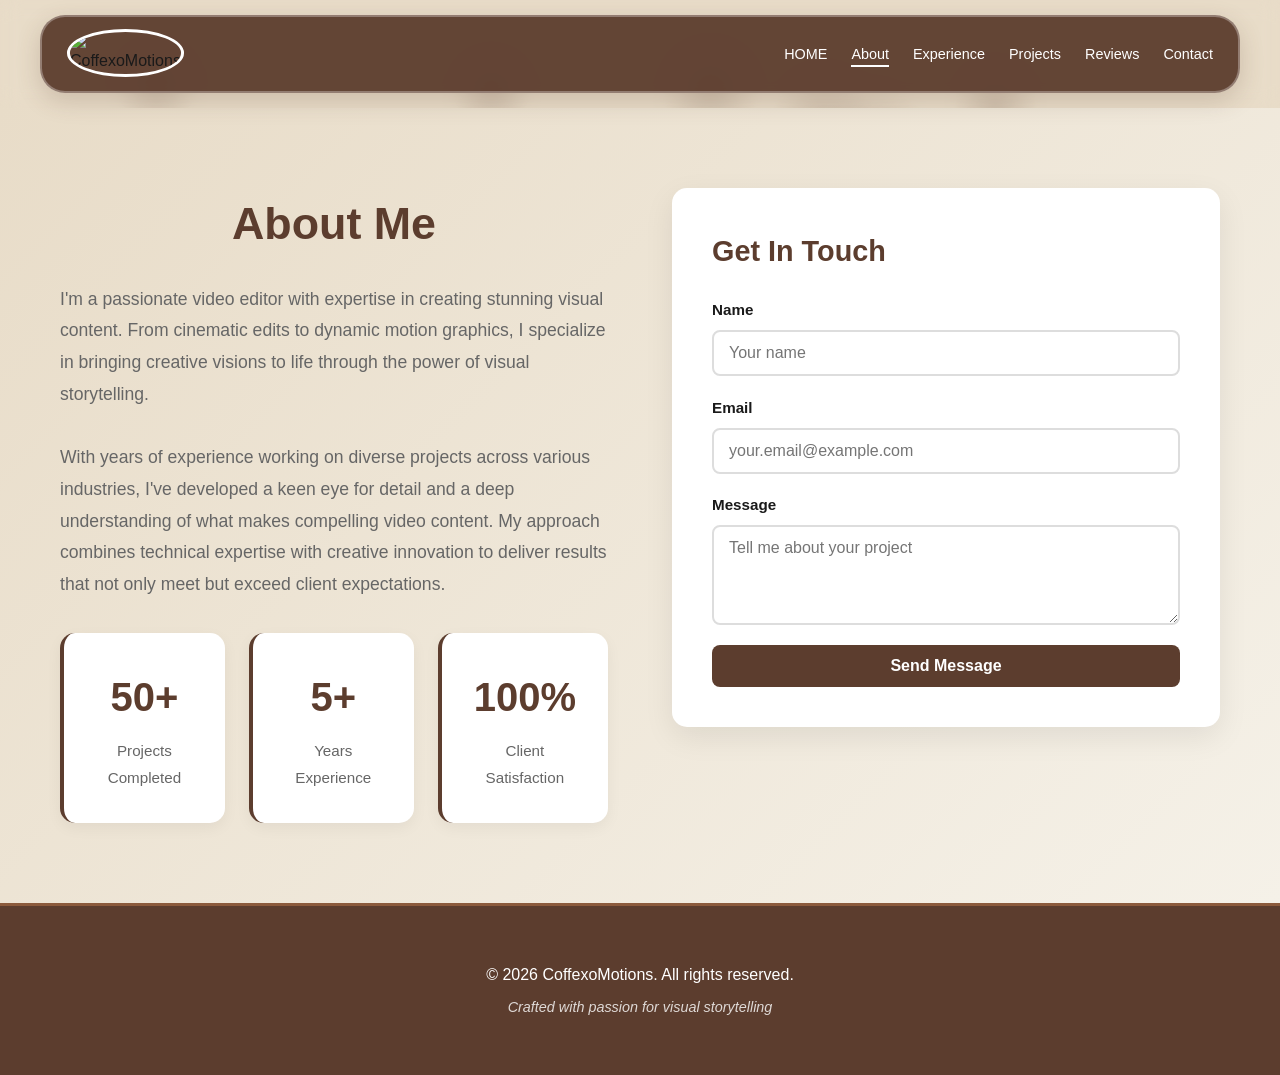
==== pages/about.html @ a8f09a26 "Refactor: Convert to multi-page navigation structure with SVG icons" ====
<!DOCTYPE html>
<html lang="en">
<head>
    <meta charset="UTF-8">
    <meta name="viewport" content="width=device-width, initial-scale=1.0">
    <title>About - CoffexoMotions Portfolio</title>
    <link rel="stylesheet" href="../styles.css">
</head>
<body>
    <!-- Animated Particles Background -->
    <div class="particles-container" id="particlesContainer"></div>

    <!-- Navigation -->
    <nav class="navbar">
        <div class="container">
            <div class="logo-container">
                <img src="" alt="CoffexoMotions" class="logo-image" id="logoImage">
                <span class="logo-placeholder">Your Logo</span>
            </div>
            <ul class="nav-links">
                <li><a href="../index.html" class="nav-link">HOME</a></li>
                <li><a href="about.html" class="nav-link active">About</a></li>
                <li><a href="experience.html" class="nav-link">Experience</a></li>
                <li><a href="portfolio.html" class="nav-link">Projects</a></li>
                <li><a href="reviews.html" class="nav-link">Reviews</a></li>
                <li><a href="contact.html" class="nav-link">Contact</a></li>
            </ul>
        </div>
    </nav>

    <!-- About Section -->
    <section class="page-section">
        <div class="container">
            <div class="about-wrapper">
                <div class="about-text">
                    <h2>About Me</h2>
                    <p>I'm a passionate video editor with expertise in creating stunning visual content. From cinematic edits to dynamic motion graphics, I specialize in bringing creative visions to life through the power of visual storytelling.</p>
                    <p>With years of experience working on diverse projects across various industries, I've developed a keen eye for detail and a deep understanding of what makes compelling video content. My approach combines technical expertise with creative innovation to deliver results that not only meet but exceed client expectations.</p>
                    <div class="about-stats">
                        <div class="stat">
                            <h3>50+</h3>
                            <p>Projects Completed</p>
                        </div>
                        <div class="stat">
                            <h3>5+</h3>
                            <p>Years Experience</p>
                        </div>
                        <div class="stat">
                            <h3>100%</h3>
                            <p>Client Satisfaction</p>
                        </div>
                    </div>
                </div>
                <div class="about-contact">
                    <h3>Get In Touch</h3>
                    <form class="contact-form" id="contactForm">
                        <div class="form-group">
                            <label for="name">Name</label>
                            <input type="text" id="name" placeholder="Your name" required>
                        </div>
                        <div class="form-group">
                            <label for="email">Email</label>
                            <input type="email" id="email" placeholder="your.email@example.com" required>
                        </div>
                        <div class="form-group">
                            <label for="message">Message</label>
                            <textarea id="message" placeholder="Tell me about your project" rows="4" required></textarea>
                        </div>
                        <button type="submit" class="submit-btn">Send Message</button>
                    </form>
                </div>
            </div>
        </div>
    </section>

    <!-- Footer -->
    <footer class="footer">
        <div class="container">
            <p>&copy; 2026 CoffexoMotions. All rights reserved.</p>
            <p class="footer-subtitle">Crafted with passion for visual storytelling</p>
        </div>
    </footer>

    <script src="../script.js"></script>
</body>
</html>
---- styles.css ----
/* ===== Global Styles ===== */
* {
    margin: 0;
    padding: 0;
    box-sizing: border-box;
}

:root {
    --bg-cream: #E8DCC8;
    --bg-light: #F5F1E8;
    --brown-dark: #5C3D2E;
    --brown-light: #8B5A3C;
    --text-dark: #1a1a1a;
    --text-light: #666666;
    --border-color: #5C3D2E;
    --border-radius: 15px;
    --transition: all 0.3s ease;
}

body {
    font-family: 'Segoe UI', Tahoma, Geneva, Verdana, sans-serif;
    background-color: var(--bg-cream);
    color: var(--text-dark);
    line-height: 1.6;
    overflow-x: hidden;
}

.container {
    max-width: 1200px;
    margin: 0 auto;
    padding: 0 20px;
}

/* ===== Animated Particles Background ===== */
.particles-container {
    position: fixed;
    top: 0;
    left: 0;
    width: 100%;
    height: 100%;
    pointer-events: none;
    z-index: -1;
}

.particle {
    position: absolute;
    background: radial-gradient(circle, rgba(92, 61, 46, 0.6) 0%, transparent 70%);
    border-radius: 50%;
    opacity: 0.3;
    animation: particleFloat var(--duration) ease-in-out infinite;
}

@keyframes particleFloat {
    0%, 100% {
        transform: translateY(0) translateX(0) scale(1);
        opacity: 0.1;
    }
    25% {
        opacity: 0.4;
    }
    50% {
        transform: translateY(-200px) translateX(100px) scale(1.2);
        opacity: 0.3;
    }
    75% {
        opacity: 0.2;
    }
}

/* ===== Navigation ===== */
.navbar {
    background-color: transparent;
    padding: 15px 0;
    position: sticky;
    top: 0;
    z-index: 100;
    backdrop-filter: blur(10px);
}

.navbar .container {
    display: flex;
    justify-content: space-between;
    align-items: center;
    background: rgba(92, 61, 46, 0.95);
    padding: 12px 25px;
    border-radius: 25px;
    box-shadow: 0 8px 25px rgba(92, 61, 46, 0.2);
    border: 2px solid rgba(255, 255, 255, 0.3);
}

.logo-container {
    position: relative;
    width: 50px;
    height: 50px;
    cursor: pointer;
}

.logo-image {
    width: 100%;
    height: 100%;
    border-radius: 50%;
    border: 3px solid white;
    object-fit: cover;
    transition: all 0.3s cubic-bezier(0.34, 1.56, 0.64, 1);
    animation: logoHoverReady 0.6s ease-in-out 2s infinite;
}

.logo-image:hover {
    transform: scale(1.15) translateY(-5px);
    box-shadow: 0 10px 30px rgba(92, 61, 46, 0.4);
}

.logo-placeholder {
    position: absolute;
    top: 50%;
    left: 50%;
    transform: translate(-50%, -50%);
    color: white;
    font-size: 0.7rem;
    font-weight: bold;
    text-align: center;
    width: 100%;
    opacity: 0.8;
    pointer-events: none;
}

.logo-image ~ .logo-placeholder {
    display: none;
}

@keyframes logoHoverReady {
    0%, 100% {
        transform: scale(1);
    }
    50% {
        transform: scale(1.05);
    }
}

.nav-links {
    display: flex;
    list-style: none;
    gap: 1.5rem;
}

.nav-links a {
    color: white;
    text-decoration: none;
    font-weight: 500;
    font-size: 0.9rem;
    transition: var(--transition);
    position: relative;
}

.nav-links a::after {
    content: '';
    position: absolute;
    bottom: -5px;
    left: 0;
    width: 0;
    height: 2px;
    background: white;
    transition: width 0.3s ease;
}

.nav-links a:hover::after,
.nav-links a.active::after {
    width: 100%;
}

/* ===== Hero Section ===== */
.hero {
    padding: 100px 20px;
    text-align: center;
    min-height: 100vh;
    display: flex;
    align-items: center;
    justify-content: center;
    position: relative;
    overflow: hidden;
}

.hero-decoration {
    position: absolute;
    top: -50%;
    right: -10%;
    width: 500px;
    height: 500px;
    background: radial-gradient(circle, rgba(139, 90, 60, 0.1) 0%, transparent 70%);
    border-radius: 50%;
    animation: float 6s ease-in-out infinite;
}

.hero-content {
    display: flex;
    flex-direction: column;
    align-items: center;
    gap: 2.5rem;
    position: relative;
    z-index: 1;
}

.profile-circle {
    width: 220px;
    height: 220px;
    border-radius: 50%;
    background: linear-gradient(135deg, var(--brown-dark) 0%, var(--brown-light) 100%);
    border: 5px solid white;
    display: flex;
    align-items: center;
    justify-content: center;
    box-shadow: 0 15px 40px rgba(92, 61, 46, 0.3);
    animation: float 3s ease-in-out infinite;
    position: relative;
}

.profile-circle::before {
    content: '';
    position: absolute;
    inset: -8px;
    border-radius: 50%;
    background: linear-gradient(135deg, var(--brown-dark), var(--brown-light));
    opacity: 0.2;
    animation: spin 20s linear infinite;
}

.profile-initials {
    font-size: 3.5rem;
    font-weight: bold;
    color: white;
    font-style: italic;
    z-index: 1;
}

.hero-text h1 {
    font-size: 3.5rem;
    color: var(--text-dark);
    font-weight: 800;
    line-height: 1.2;
    letter-spacing: -1px;
}

.tagline {
    font-size: 1.6rem;
    color: var(--brown-dark);
    font-weight: 700;
    margin: 0;
}

.subtitle {
    font-size: 1.1rem;
    color: var(--text-light);
    max-width: 500px;
    margin: 0;
}

.cta-button {
    display: inline-block;
    background: var(--brown-dark);
    color: white;
    padding: 15px 45px;
    border-radius: 50px;
    text-decoration: none;
    font-weight: 700;
    transition: var(--transition);
    border: 2px solid var(--brown-dark);
    font-size: 1.1rem;
}

.cta-button:hover {
    background: white;
    color: var(--brown-dark);
    transform: translateY(-5px);
    box-shadow: 0 15px 30px rgba(92, 61, 46, 0.3);
}

/* ===== Page Section ===== */
.page-section {
    background: linear-gradient(135deg, var(--bg-cream) 0%, var(--bg-light) 100%);
    padding: 80px 20px;
    min-height: calc(100vh - 200px);
}

.page-section h2 {
    font-size: 2.8rem;
    text-align: center;
    margin-bottom: 3rem;
    color: var(--brown-dark);
    font-weight: 800;
}

/* ===== About Section ===== */
.about-wrapper {
    display: grid;
    grid-template-columns: 1fr 1fr;
    gap: 4rem;
    align-items: start;
}

.about-text h2 {
    font-size: 2.8rem;
    margin-bottom: 1.5rem;
    color: var(--brown-dark);
    font-weight: 800;
}

.about-text p {
    font-size: 1.1rem;
    color: var(--text-light);
    margin-bottom: 2rem;
    line-height: 1.8;
}

.about-stats {
    display: grid;
    grid-template-columns: repeat(3, 1fr);
    gap: 1.5rem;
    margin-top: 2rem;
}

.stat {
    background: white;
    padding: 2rem;
    border-radius: var(--border-radius);
    text-align: center;
    border-left: 4px solid var(--brown-dark);
    box-shadow: 0 5px 15px rgba(0, 0, 0, 0.05);
    transition: var(--transition);
}

.stat:hover {
    transform: translateY(-5px);
    box-shadow: 0 10px 25px rgba(92, 61, 46, 0.15);
}

.stat h3 {
    font-size: 2.5rem;
    color: var(--brown-dark);
    margin-bottom: 0.5rem;
}

.stat p {
    font-size: 0.95rem;
    margin: 0;
}

.about-contact {
    background: white;
    padding: 2.5rem;
    border-radius: var(--border-radius);
    box-shadow: 0 10px 30px rgba(0, 0, 0, 0.08);
}

.about-contact h3 {
    font-size: 1.8rem;
    margin-bottom: 1.5rem;
    color: var(--brown-dark);
}

.contact-form {
    display: flex;
    flex-direction: column;
    gap: 1.2rem;
}

.form-group {
    display: flex;
    flex-direction: column;
    gap: 0.5rem;
}

.form-group label {
    font-weight: 600;
    color: var(--text-dark);
    font-size: 0.95rem;
}

.form-group input,
.form-group textarea {
    padding: 12px 15px;
    border: 2px solid #ddd;
    border-radius: 8px;
    font-size: 1rem;
    font-family: inherit;
    transition: var(--transition);
}

.form-group input:focus,
.form-group textarea:focus {
    outline: none;
    border-color: var(--brown-dark);
    box-shadow: 0 0 0 3px rgba(92, 61, 46, 0.1);
}

.submit-btn {
    padding: 12px 30px;
    background: var(--brown-dark);
    color: white;
    border: none;
    border-radius: 8px;
    font-weight: 700;
    cursor: pointer;
    transition: var(--transition);
    font-size: 1rem;
}

.submit-btn:hover {
    background: var(--brown-light);
    transform: translateY(-3px);
    box-shadow: 0 8px 20px rgba(92, 61, 46, 0.3);
}

/* ===== Experience Section ===== */
.experience-grid {
    display: grid;
    grid-template-columns: repeat(auto-fit, minmax(280px, 1fr));
    gap: 2rem;
}

.experience-card {
    background: white;
    padding: 2.5rem;
    border-radius: var(--border-radius);
    text-align: center;
    transition: var(--transition);
    border: 2px solid transparent;
    box-shadow: 0 5px 15px rgba(0, 0, 0, 0.05);
    position: relative;
    overflow: hidden;
}

.experience-card::before {
    content: '';
    position: absolute;
    top: 0;
    left: 0;
    right: 0;
    height: 4px;
    background: linear-gradient(90deg, var(--brown-dark), var(--brown-light));
}

.experience-card:hover {
    transform: translateY(-10px);
    box-shadow: 0 15px 35px rgba(92, 61, 46, 0.2);
    border-color: var(--brown-light);
}

.card-icon {
    font-size: 3rem;
    margin-bottom: 1rem;
    display: block;
    width: 60px;
    height: 60px;
    margin-left: auto;
    margin-right: auto;
    color: var(--brown-dark);
}

.card-icon svg {
    width: 100%;
    height: 100%;
}

.experience-card h3 {
    font-size: 1.5rem;
    color: var(--brown-dark);
    margin-bottom: 0.8rem;
    font-weight: 700;
}

.experience-card p {
    color: var(--text-light);
    font-size: 0.95rem;
    line-height: 1.6;
}

/* ===== Portfolio Section ===== */
.portfolio-filter {
    display: flex;
    justify-content: center;
    gap: 1rem;
    margin-bottom: 3rem;
    flex-wrap: wrap;
}

.filter-btn {
    padding: 10px 25px;
    border: 2px solid var(--brown-dark);
    background: white;
    color: var(--brown-dark);
    border-radius: 25px;
    font-weight: 600;
    cursor: pointer;
    transition: var(--transition);
}

.filter-btn:hover,
.filter-btn.active {
    background: var(--brown-dark);
    color: white;
    transform: scale(1.05);
}

.portfolio-grid {
    display: grid;
    grid-template-columns: repeat(auto-fit, minmax(300px, 1fr));
    gap: 3rem;
}

.portfolio-card {
    perspective: 1000px;
    height: 100%;
}

.portfolio-card-inner {
    background: white;
    border-radius: var(--border-radius);
    overflow: hidden;
    transition: all 0.6s cubic-bezier(0.34, 1.56, 0.64, 1);
    box-shadow: 0 8px 20px rgba(0, 0, 0, 0.08);
    position: relative;
    z-index: 2;
    transform-style: preserve-3d;
}

.portfolio-card:hover .portfolio-card-inner {
    transform: translateY(-15px) translateZ(50px);
    box-shadow: 0 25px 50px rgba(92, 61, 46, 0.25);
}

.card-border {
    position: absolute;
    top: 0;
    left: 0;
    right: 0;
    bottom: 0;
    border-radius: var(--border-radius);
    pointer-events: none;
    z-index: 1;
}

.portfolio-card:hover .card-border {
    animation: borderGlow 0.8s ease-in-out;
}

@keyframes borderGlow {
    0% {
        box-shadow: inset 0 0 0 0 rgba(92, 61, 46, 0.5);
    }
    50% {
        box-shadow: inset 0 0 20px 5px rgba(92, 61, 46, 0.8),
                    0 0 30px rgba(92, 61, 46, 0.6);
    }
    100% {
        box-shadow: inset 0 0 0 0 rgba(92, 61, 46, 0.3),
                    0 0 0 0 rgba(92, 61, 46, 0);
    }
}

.video-container {
    width: 100%;
    background: #000;
    position: relative;
    overflow: hidden;
    aspect-ratio: 16/9;
}

.video-container iframe {
    width: 100%;
    height: 100%;
    display: block;
    transition: all 0.6s ease;
}

.portfolio-card:hover .video-container iframe {
    transform: scale(1.05);
}

.card-content {
    padding: 1.5rem;
}

.card-content h3 {
    color: var(--brown-dark);
    font-size: 1.3rem;
    font-weight: 700;
    margin-bottom: 0.5rem;
}

.category-tag {
    color: var(--brown-light);
    font-size: 0.85rem;
    font-weight: 600;
    margin: 0;
    text-transform: uppercase;
    letter-spacing: 1px;
}

/* ===== Reviews Section ===== */
.reviews-grid {
    display: grid;
    grid-template-columns: repeat(auto-fit, minmax(280px, 1fr));
    gap: 2rem;
}

.review-card {
    background: white;
    padding: 2rem;
    border-radius: var(--border-radius);
    box-shadow: 0 5px 15px rgba(0, 0, 0, 0.08);
    transition: var(--transition);
    border-left: 5px solid var(--brown-dark);
    position: relative;
}

.review-card:hover {
    transform: translateY(-10px);
    box-shadow: 0 15px 35px rgba(92, 61, 46, 0.2);
}

.review-card::before {
    content: '"';
    position: absolute;
    top: -10px;
    left: 20px;
    font-size: 3rem;
    color: rgba(92, 61, 46, 0.1);
    font-weight: bold;
}

.review-stars {
    display: flex;
    gap: 0.5rem;
    margin-bottom: 1rem;
}

.star-icon {
    color: #FFC107;
}

.review-text {
    font-size: 1rem;
    color: var(--text-light);
    margin-bottom: 1rem;
    line-height: 1.7;
    font-style: italic;
}

.review-author {
    font-weight: 700;
    color: var(--brown-dark);
    margin: 0;
    font-size: 0.95rem;
}

/* ===== CTA Section ===== */
.cta-section {
    background: linear-gradient(135deg, var(--brown-dark) 0%, var(--brown-light) 100%);
    color: white;
    padding: 60px 20px;
    text-align: center;
}

.cta-section h2 {
    font-size: 2.5rem;
    margin-bottom: 1rem;
    font-weight: 800;
}

.cta-section p {
    font-size: 1.2rem;
    margin-bottom: 2rem;
    opacity: 0.9;
}

.cta-button-large {
    display: inline-block;
    background: white;
    color: var(--brown-dark);
    padding: 15px 50px;
    border-radius: 50px;
    text-decoration: none;
    font-weight: 700;
    transition: var(--transition);
    font-size: 1.1rem;
}

.cta-button-large:hover {
    transform: scale(1.08) translateY(-3px);
    box-shadow: 0 15px 30px rgba(0, 0, 0, 0.3);
}

/* ===== Contact Section ===== */
.contact-content {
    display: grid;
    grid-template-columns: 1fr 1fr;
    gap: 3rem;
    max-width: 900px;
    margin: 0 auto;
}

.contact-info h3 {
    font-size: 1.5rem;
    margin-bottom: 2rem;
    color: var(--brown-dark);
}

.contact-form-section h3 {
    font-size: 1.5rem;
    margin-bottom: 1.5rem;
    color: var(--brown-dark);
}

.info-item {
    display: flex;
    align-items: flex-start;
    gap: 1.5rem;
    padding: 1.5rem;
    background: white;
    border-radius: var(--border-radius);
    margin-bottom: 1.5rem;
    transition: var(--transition);
    border-left: 5px solid var(--brown-dark);
}

.info-item:hover {
    transform: translateX(10px);
    box-shadow: 0 12px 30px rgba(92, 61, 46, 0.15);
}

.info-item .icon {
    font-size: 2rem;
    flex-shrink: 0;
    width: 50px;
    height: 50px;
    color: var(--brown-dark);
}

.info-item .icon svg {
    width: 100%;
    height: 100%;
}

.info-label {
    font-size: 0.85rem;
    color: var(--text-light);
    margin: 0 0 0.3rem 0;
    font-weight: 600;
    text-transform: uppercase;
    letter-spacing: 0.5px;
}

.info-item a {
    color: var(--text-dark);
    text-decoration: none;
    font-weight: 600;
    transition: var(--transition);
    display: block;
}

.info-item a:hover {
    color: var(--brown-dark);
}

/* ===== Footer ===== */
.footer {
    background-color: var(--brown-dark);
    color: white;
    text-align: center;
    padding: 3rem 20px;
    border-top: 3px solid var(--brown-light);
}

.footer p {
    margin: 0.5rem 0;
}

.footer-subtitle {
    font-size: 0.9rem;
    opacity: 0.8;
    font-style: italic;
}

/* ===== Animations ===== */
@keyframes float {
    0%, 100% {
        transform: translateY(0);
    }
    50% {
        transform: translateY(-20px);
    }
}

@keyframes spin {
    from {
        transform: rotate(0deg);
    }
    to {
        transform: rotate(360deg);
    }
}

/* ===== Responsive Design ===== */
@media (max-width: 768px) {
    .navbar .container {
        flex-direction: column;
        gap: 1rem;
    }

    .nav-links {
        gap: 0.8rem;
        font-size: 0.8rem;
        flex-wrap: wrap;
        justify-content: center;
    }

    .logo-container {
        width: 40px;
        height: 40px;
    }

    .hero {
        padding: 60px 20px;
        min-height: auto;
    }

    .hero-text h1 {
        font-size: 2.5rem;
    }

    .profile-circle {
        width: 150px;
        height: 150px;
    }

    .profile-initials {
        font-size: 2.5rem;
    }

    .about-wrapper {
        grid-template-columns: 1fr;
        gap: 2rem;
    }

    .about-stats {
        grid-template-columns: 1fr;
    }

    .experience-grid {
        grid-template-columns: 1fr;
    }

    .portfolio-grid {
        gap: 2rem;
    }

    .reviews-grid {
        grid-template-columns: 1fr;
    }

    .contact-content {
        grid-template-columns: 1fr;
    }

    .page-section h2 {
        font-size: 2rem;
    }

    .cta-section h2 {
        font-size: 1.8rem;
    }
}

@media (max-width: 480px) {
    .hero-text h1 {
        font-size: 1.8rem;
    }

    .tagline {
        font-size: 1.2rem;
    }

    .subtitle {
        font-size: 0.95rem;
    }

    .about-stats {
        gap: 1rem;
    }

    .stat h3 {
        font-size: 1.8rem;
    }

    .portfolio-filter {
        gap: 0.5rem;
    }

    .filter-btn {
        padding: 8px 16px;
        font-size: 0.85rem;
    }
}
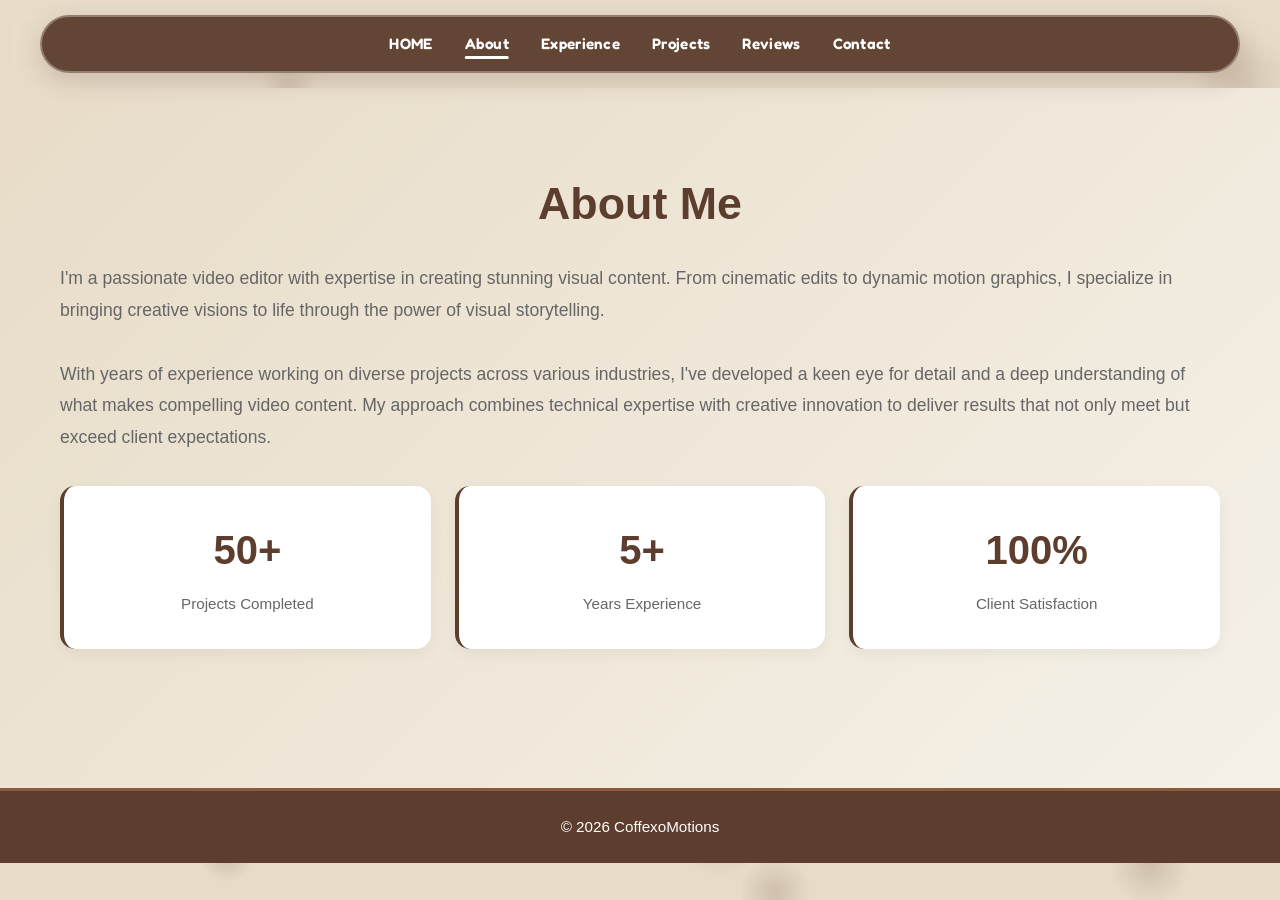
==== commit d6f51fbb: "Update: Remove logo, center nav, update fonts to Fredoka, remove Get In Touch from About, slim foote" ====
--- a/pages/about.html
+++ b/pages/about.html
@@ -5,6 +5,7 @@
     <meta name="viewport" content="width=device-width, initial-scale=1.0">
     <title>About - CoffexoMotions Portfolio</title>
     <link rel="stylesheet" href="../styles.css">
+    <link href="https://fonts.googleapis.com/css2?family=Fredoka:wght@300;400;500;600;700&display=swap" rel="stylesheet">
 </head>
 <body>
     <!-- Animated Particles Background -->
@@ -13,10 +14,6 @@
     <!-- Navigation -->
     <nav class="navbar">
         <div class="container">
-            <div class="logo-container">
-                <img src="" alt="CoffexoMotions" class="logo-image" id="logoImage">
-                <span class="logo-placeholder">Your Logo</span>
-            </div>
             <ul class="nav-links">
                 <li><a href="../index.html" class="nav-link">HOME</a></li>
                 <li><a href="about.html" class="nav-link active">About</a></li>
@@ -51,24 +48,6 @@
                         </div>
                     </div>
                 </div>
-                <div class="about-contact">
-                    <h3>Get In Touch</h3>
-                    <form class="contact-form" id="contactForm">
-                        <div class="form-group">
-                            <label for="name">Name</label>
-                            <input type="text" id="name" placeholder="Your name" required>
-                        </div>
-                        <div class="form-group">
-                            <label for="email">Email</label>
-                            <input type="email" id="email" placeholder="your.email@example.com" required>
-                        </div>
-                        <div class="form-group">
-                            <label for="message">Message</label>
-                            <textarea id="message" placeholder="Tell me about your project" rows="4" required></textarea>
-                        </div>
-                        <button type="submit" class="submit-btn">Send Message</button>
-                    </form>
-                </div>
             </div>
         </div>
     </section>
@@ -76,8 +55,7 @@
     <!-- Footer -->
     <footer class="footer">
         <div class="container">
-            <p>&copy; 2026 CoffexoMotions. All rights reserved.</p>
-            <p class="footer-subtitle">Crafted with passion for visual storytelling</p>
+            <p>&copy; 2026 CoffexoMotions</p>
         </div>
     </footer>
 
--- a/styles.css
+++ b/styles.css
@@ -79,93 +79,56 @@
 
 .navbar .container {
     display: flex;
-    justify-content: space-between;
+    justify-content: center;
     align-items: center;
     background: rgba(92, 61, 46, 0.95);
-    padding: 12px 25px;
-    border-radius: 25px;
+    padding: 14px 30px;
+    border-radius: 30px;
     box-shadow: 0 8px 25px rgba(92, 61, 46, 0.2);
     border: 2px solid rgba(255, 255, 255, 0.3);
 }
 
-.logo-container {
-    position: relative;
-    width: 50px;
-    height: 50px;
-    cursor: pointer;
-}
-
-.logo-image {
-    width: 100%;
-    height: 100%;
-    border-radius: 50%;
-    border: 3px solid white;
-    object-fit: cover;
-    transition: all 0.3s cubic-bezier(0.34, 1.56, 0.64, 1);
-    animation: logoHoverReady 0.6s ease-in-out 2s infinite;
-}
-
-.logo-image:hover {
-    transform: scale(1.15) translateY(-5px);
-    box-shadow: 0 10px 30px rgba(92, 61, 46, 0.4);
-}
-
-.logo-placeholder {
-    position: absolute;
-    top: 50%;
-    left: 50%;
-    transform: translate(-50%, -50%);
-    color: white;
-    font-size: 0.7rem;
-    font-weight: bold;
-    text-align: center;
-    width: 100%;
-    opacity: 0.8;
-    pointer-events: none;
-}
-
-.logo-image ~ .logo-placeholder {
-    display: none;
-}
-
-@keyframes logoHoverReady {
-    0%, 100% {
-        transform: scale(1);
-    }
-    50% {
-        transform: scale(1.05);
-    }
-}
-
 .nav-links {
     display: flex;
     list-style: none;
-    gap: 1.5rem;
+    gap: 2rem;
+    justify-content: center;
+    align-items: center;
 }
 
 .nav-links a {
     color: white;
     text-decoration: none;
-    font-weight: 500;
-    font-size: 0.9rem;
+    font-weight: 600;
+    font-size: 0.95rem;
     transition: var(--transition);
     position: relative;
+    font-family: 'Fredoka', sans-serif;
+    letter-spacing: 0.3px;
+    text-transform: capitalize;
 }
 
 .nav-links a::after {
     content: '';
     position: absolute;
-    bottom: -5px;
-    left: 0;
+    bottom: -6px;
+    left: 50%;
+    transform: translateX(-50%);
     width: 0;
-    height: 2px;
+    height: 3px;
     background: white;
-    transition: width 0.3s ease;
+    border-radius: 3px;
+    transition: width 0.3s cubic-bezier(0.34, 1.56, 0.64, 1);
 }
 
 .nav-links a:hover::after,
 .nav-links a.active::after {
     width: 100%;
+}
+
+.nav-links a:hover {
+    transform: translateY(-2px);
+    letter-spacing: 0.5px;
 }
 
 /* ===== Hero Section ===== */
@@ -292,7 +255,7 @@
 /* ===== About Section ===== */
 .about-wrapper {
     display: grid;
-    grid-template-columns: 1fr 1fr;
+    grid-template-columns: 1fr;
     gap: 4rem;
     align-items: start;
 }
@@ -345,16 +308,7 @@
 }
 
 .about-contact {
-    background: white;
-    padding: 2.5rem;
-    border-radius: var(--border-radius);
-    box-shadow: 0 10px 30px rgba(0, 0, 0, 0.08);
-}
-
-.about-contact h3 {
-    font-size: 1.8rem;
-    margin-bottom: 1.5rem;
-    color: var(--brown-dark);
+    display: none;
 }
 
 .contact-form {
@@ -767,18 +721,17 @@
     background-color: var(--brown-dark);
     color: white;
     text-align: center;
-    padding: 3rem 20px;
+    padding: 1.5rem 20px;
     border-top: 3px solid var(--brown-light);
 }
 
 .footer p {
-    margin: 0.5rem 0;
+    margin: 0;
+    font-size: 0.95rem;
 }
 
 .footer-subtitle {
-    font-size: 0.9rem;
-    opacity: 0.8;
-    font-style: italic;
+    display: none;
 }
 
 /* ===== Animations ===== */
@@ -803,20 +756,16 @@
 /* ===== Responsive Design ===== */
 @media (max-width: 768px) {
     .navbar .container {
-        flex-direction: column;
+        padding: 12px 20px;
+    }
+
+    .nav-links {
         gap: 1rem;
-    }
-
-    .nav-links {
-        gap: 0.8rem;
-        font-size: 0.8rem;
         flex-wrap: wrap;
-        justify-content: center;
-    }
-
-    .logo-container {
-        width: 40px;
-        height: 40px;
+    }
+
+    .nav-links a {
+        font-size: 0.85rem;
     }
 
     .hero {
@@ -872,6 +821,14 @@
 }
 
 @media (max-width: 480px) {
+    .nav-links {
+        gap: 0.7rem;
+    }
+
+    .nav-links a {
+        font-size: 0.75rem;
+    }
+
     .hero-text h1 {
         font-size: 1.8rem;
     }
